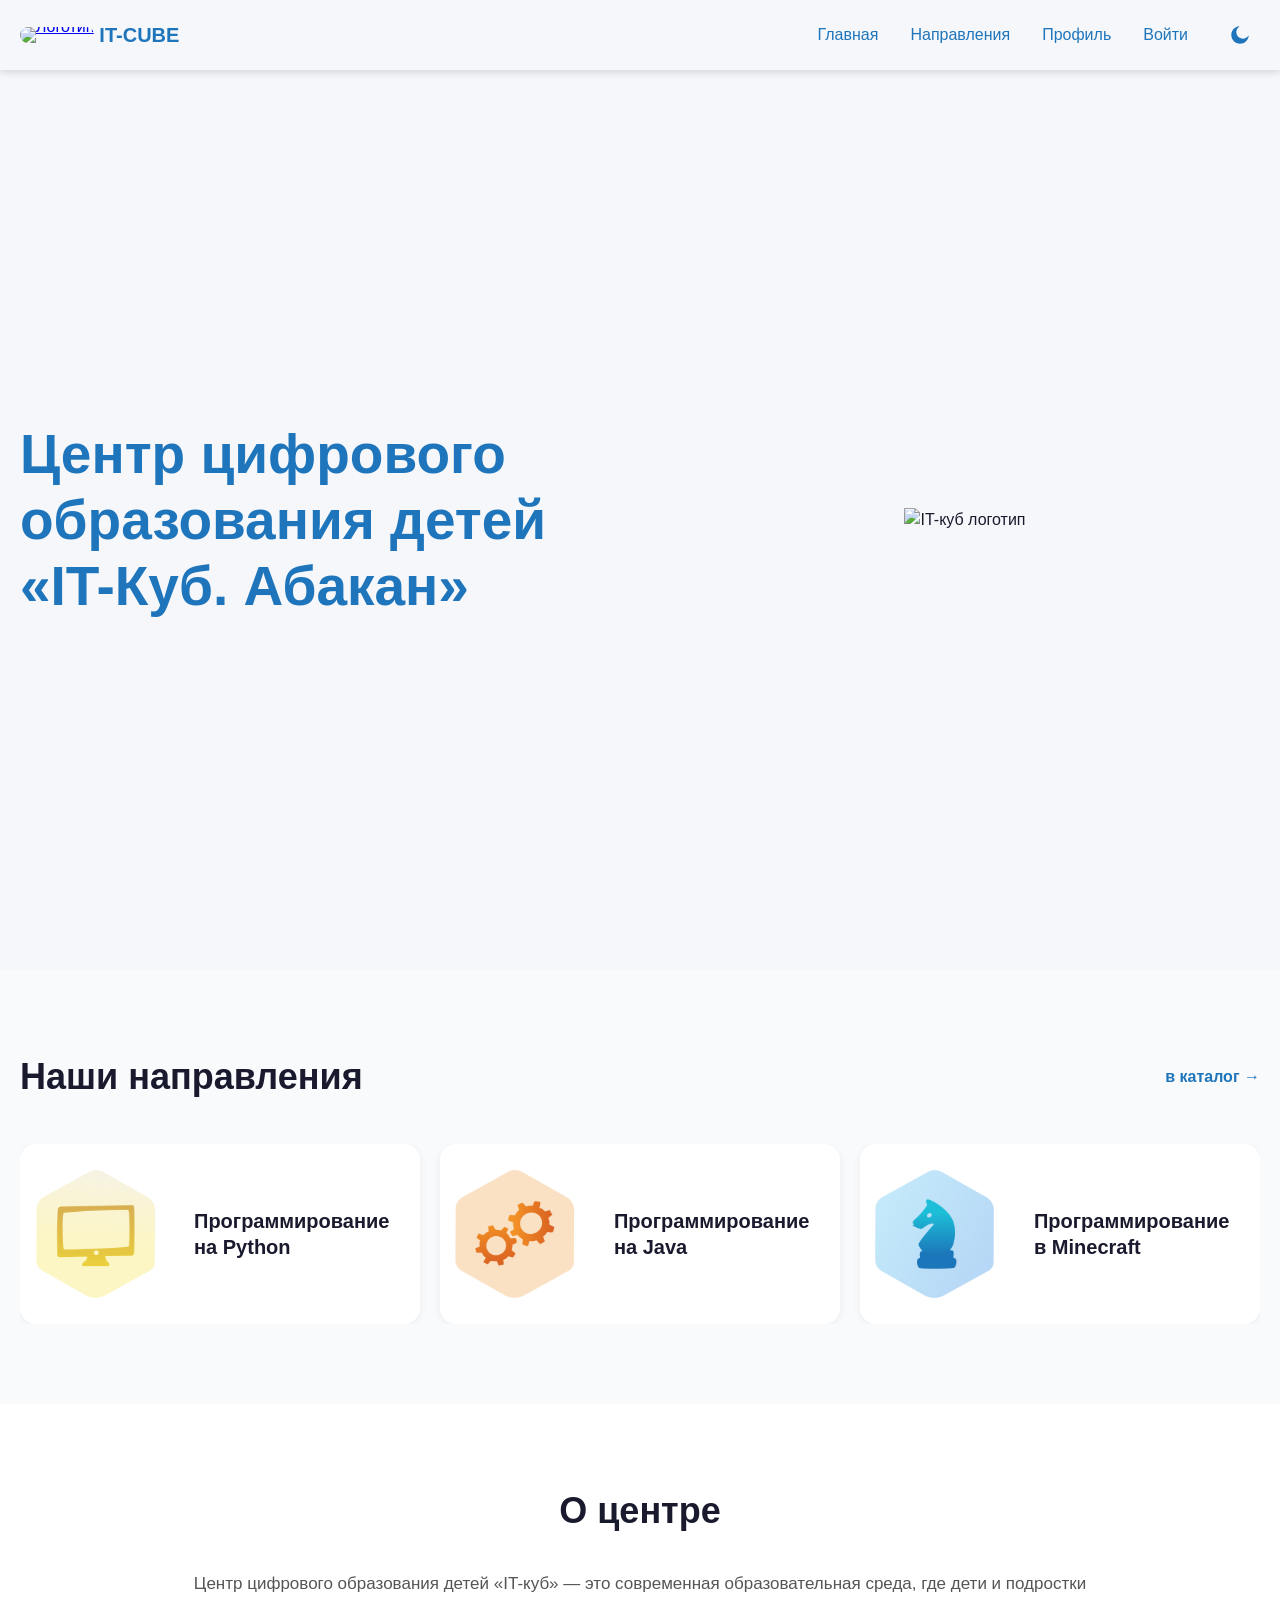
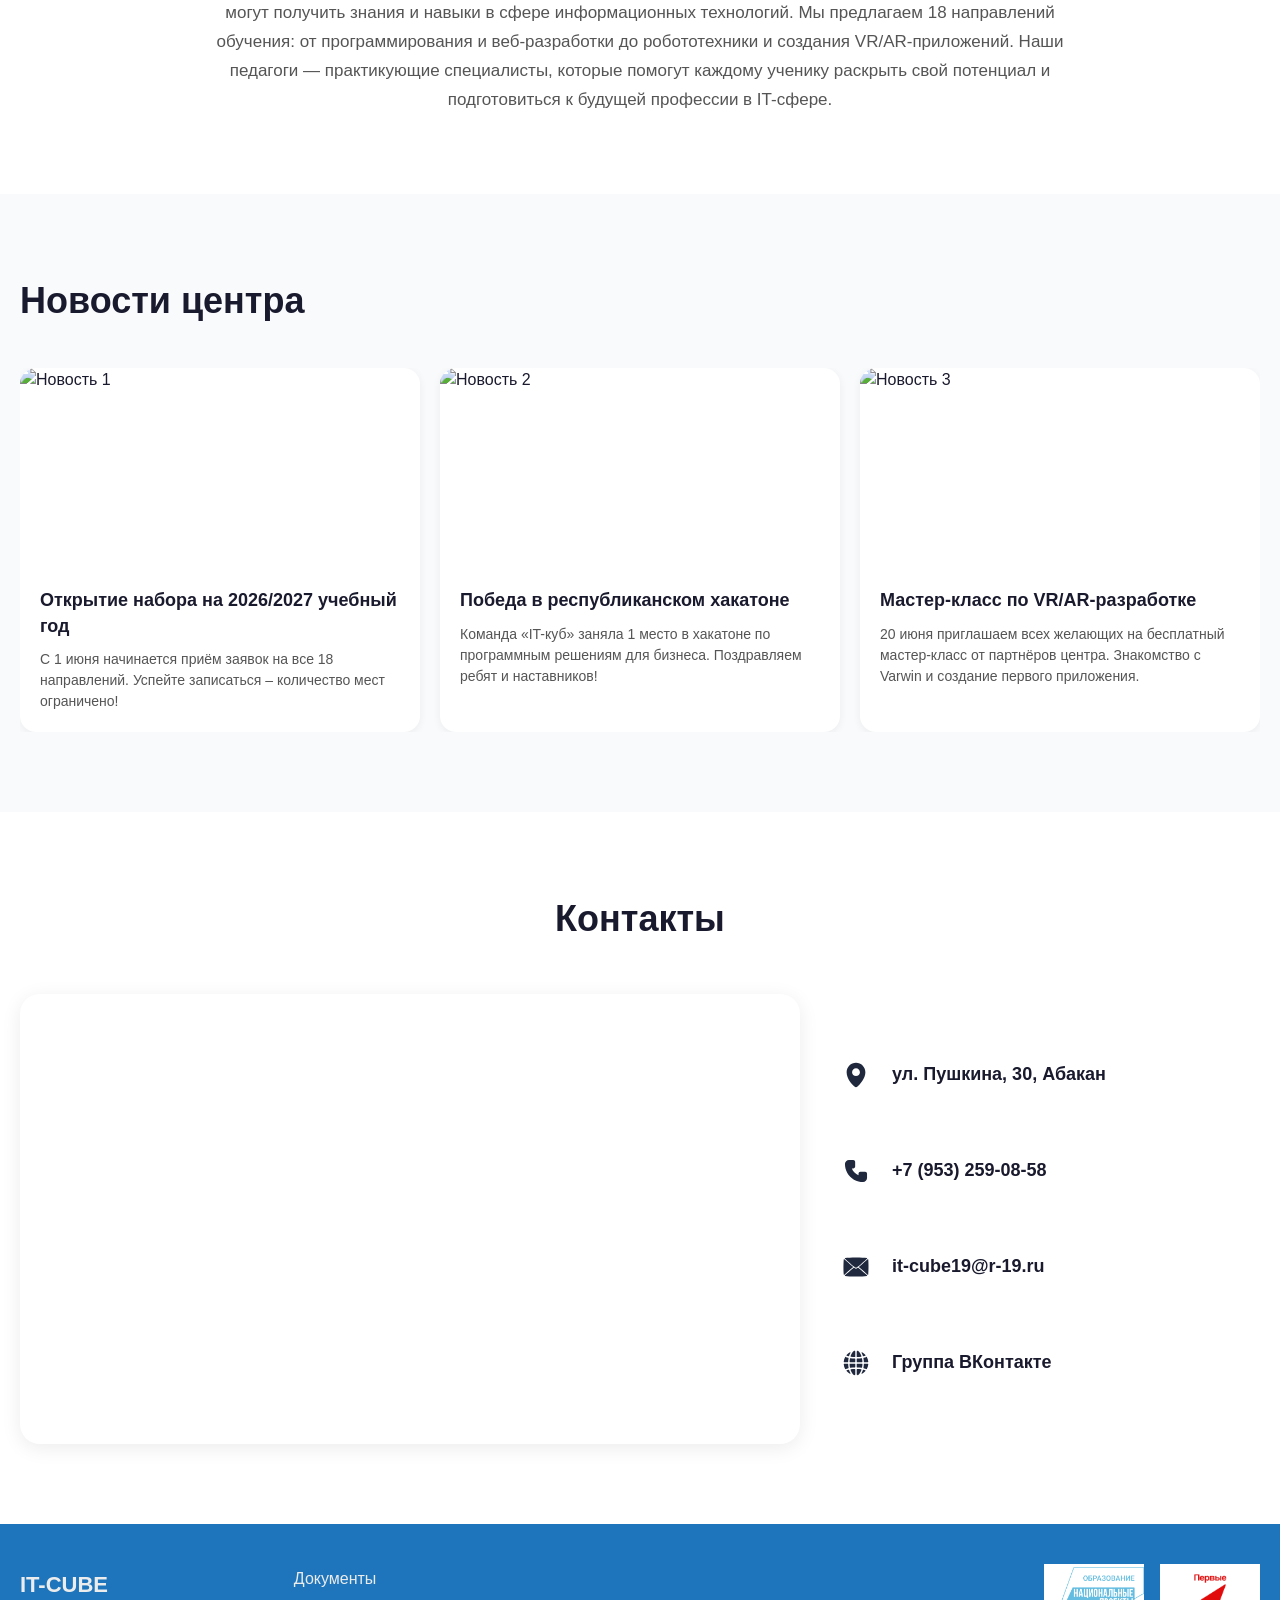
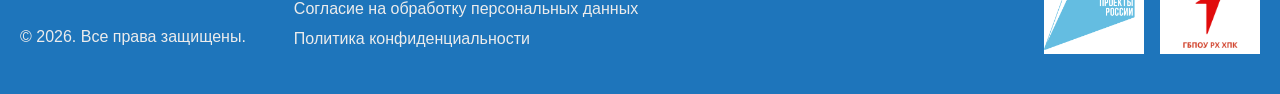
==== index.html @ c3c3dd86 "Add files via upload" ====
<!DOCTYPE html>
<html lang="ru">

<head>
    <meta charset="UTF-8">
    <meta name="viewport" content="width=device-width, initial-scale=1.0">
    <title>ЦЦО IT-куб</title>
    <link rel="stylesheet" href="css/styles.css">
</head>

<body class="home-page">

    <!-- шапка -->
    <header class="header">
        <div class="container">
            <div class="logo">
                <a href="index.html"><img src="https://itcube24.ru/static/assets/img/logo-it.png" alt="Логотип"></a>
                <span>IT-CUBE</span>
            </div>
            <nav class="nav">
                <a href="index.html" class="active">Главная</a>
                <a href="directions.html">Направления</a>
                <a href="profile.html">Профиль</a>
                <a href="login.html">Войти</a>
                <button class="theme-toggle" id="themeToggle" aria-label="Переключить тему">
                    <img src="img/moon1.svg" alt="Тёмная тема" id="themeIcon" width="24" height="24">
                </button>
            </nav>
            <button class="mobile-menu-btn">☰</button>
        </div>
    </header>

    <!-- блок приветствия -->
    <section class="hero-main">
        <div class="container">
            <div class="hero-content">
                <div class="hero-text">
                    <h1>Центр цифрового образования детей<br>«IT-Куб. Абакан»</h1>
                </div>
                <div class="hero-image">
                    <img src="https://itcube24.ru/static/assets/img/logo-it.png" alt="IT-куб логотип">
                </div>
            </div>
        </div>
    </section>

    <!-- слайдер направлений -->
    <section class="directions-section">
        <div class="container">
            <div class="directions-header">
                <h2>Наши направления</h2>
                <a href="directions.html" class="catalog-link">в каталог →</a>
            </div>
            <div class="sliders">
                <div class="slider-track">
                    <a href="python-direction.html" class="direction-card">
                        <div class="card-image"><img src="img/1pk.png" alt="Python"></div>
                        <h3 class="card-name">Программирование на Python</h3>
                    </a>
                    <a href="#" class="direction-card">
                        <div class="card-image"><img src="img/ht1.png" alt="Java"></div>
                        <h3 class="card-name">Программирование на Java</h3>
                    </a>
                    <a href="#" class="direction-card">
                        <div class="card-image"><img src="img/k1.png" alt="Minecraft"></div>
                        <h3 class="card-name">Программирование в Minecraft</h3>
                    </a>
                    <a href="#" class="direction-card">
                        <div class="card-image"><img src="img/2pk.png" alt="Frontend"></div>
                        <h3 class="card-name">Дизайн и Frontend разработка</h3>
                    </a>
                    <a href="#" class="direction-card">
                        <div class="card-image"><img src="img/ht2.png" alt="VR/AR"></div>
                        <h3 class="card-name">Разработка VR/AR-приложений</h3>
                    </a>
                </div>
            </div>
        </div>
    </section>

    <!-- информация о центре -->
    <section class="about-section">
        <div class="container">
            <h2>О центре</h2>
            <p class="about-text">
                Центр цифрового образования детей «IT-куб» — это современная образовательная среда,
                где дети и подростки могут получить знания и навыки в сфере информационных технологий.
                Мы предлагаем 18 направлений обучения: от программирования и веб-разработки до робототехники
                и создания VR/AR-приложений. Наши педагоги — практикующие специалисты, которые помогут
                каждому ученику раскрыть свой потенциал и подготовиться к будущей профессии в IT-сфере.
            </p>
        </div>
    </section>

    <!-- слайдер новостей -->
    <section class="news-section">
        <div class="container">
            <div class="news-header">
                <h2>Новости центра</h2>
            </div>
            <div class="news-slider">
                <div class="news-track">
                    <div class="news-card">
                        <div class="news-image"><img src="img/news1.jpg" alt="Новость 1"></div>
                        <div class="news-content">
                            <h3 class="news-title">Открытие набора на 2026/2027 учебный год</h3>
                            <p class="news-description">С 1 июня начинается приём заявок на все 18 направлений. Успейте
                                записаться – количество мест ограничено!</p>
                        </div>
                    </div>
                    <div class="news-card">
                        <div class="news-image"><img src="img/news2.jpg" alt="Новость 2"></div>
                        <div class="news-content">
                            <h3 class="news-title">Победа в республиканском хакатоне</h3>
                            <p class="news-description">Команда «IT-куб» заняла 1 место в хакатоне по программным
                                решениям для бизнеса. Поздравляем ребят и наставников!</p>
                        </div>
                    </div>
                    <div class="news-card">
                        <div class="news-image"><img src="img/news3.jpg" alt="Новость 3"></div>
                        <div class="news-content">
                            <h3 class="news-title">Мастер-класс по VR/AR-разработке</h3>
                            <p class="news-description">20 июня приглашаем всех желающих на бесплатный мастер-класс от
                                партнёров центра. Знакомство с Varwin и создание первого приложения.</p>
                        </div>
                    </div>
                    <div class="news-card">
                        <div class="news-image"><img src="img/news4.jpg" alt="Новость 4"></div>
                        <div class="news-content">
                            <h3 class="news-title">Новый курс «Системное администрирование»</h3>
                            <p class="news-description">Старт в сентябре. Научитесь настраивать серверы, работать с
                                сетями и обеспечивать безопасность.</p>
                        </div>
                    </div>
                    <div class="news-card">
                        <div class="news-image"><img src="img/news1.jpg" alt="Новость 1"></div>
                        <div class="news-content">
                            <h3 class="news-title">Открытие набора на 2026/2027 учебный год</h3>
                            <p class="news-description">С 1 июня начинается приём заявок на все 18 направлений. Успейте
                                записаться – количество мест ограничено!</p>
                        </div>
                    </div>
                </div>
            </div>
        </div>
    </section>

    <!-- раздел контактов -->
    <section class="contacts-section">
        <div class="container">
            <h2>Контакты</h2>
            <div class="contacts-wrapper">
                <!-- карта -->
                <div class="map-container">
                    <div id="yandex-map" style="width: 100%; height: 100%;"></div>
                </div>
                <div class="contacts-info">
                    <div class="contact-item">
                        <img src="img/location.svg" alt="Адрес" class="contact-icon" width="32" height="32">
                        <div class="contact-text">
                            <p>ул. Пушкина, 30, Абакан</p>
                        </div>
                    </div>
                    <div class="contact-item">
                        <img src="img/telephone.svg" alt="Телефон" class="contact-icon" width="32" height="32">
                        <div class="contact-text">
                            <p><a href="#">+7 (953) 259-08-58</a></p>
                        </div>
                    </div>
                    <div class="contact-item">
                        <img src="img/mail.svg" alt="Email" class="contact-icon" width="32" height="32">
                        <div class="contact-text">
                            <p><a href="#">it-cube19@r-19.ru</a></p>
                        </div>
                    </div>
                    <div class="contact-item">
                        <img src="img/www.svg" alt="ВКонтакте" class="contact-icon" width="32" height="32">
                        <div class="contact-text">
                            <p><a href="#" target="_blank">Группа ВКонтакте</a></p>
                        </div>
                    </div>
                </div>
            </div>
        </div>
    </section>

    <!-- подвал -->
    <footer class="footer-new">
        <div class="container">
            <div class="footer-brand">
                <h3 class="footer-brand-logo">IT-CUBE</h3>
                <p class="footer-brand-copy">© 2026. Все права защищены.</p>
            </div>
            <div class="footer-docs">
                <a href="#">Документы</a>
                <a href="#">Согласие на обработку персональных данных</a>
                <a href="#">Политика конфиденциальности</a>
            </div>
            <div class="footer-logos">
                <div class="footer-logo-item"><img src="img/natsproekt.png" alt="ХПК"></div>
                <div class="footer-logo-item"><img src="img/perviekhpk.png" alt="Движение 1"></div>
            </div>
        </div>
    </footer>

    <!-- получения доступа к api яндекс карты-->
    <script src="https://api-maps.yandex.ru/2.1/?apikey=e39751c2-e4f2-4448-b32c-cfaf0dac00c1&lang=ru_RU"></script>
    <script src="js/script.js"></script>
</body>

</html>
---- css/styles.css ----
:root {
  --brand-blue: #1E75BB;
  --brand-blue-hover: #165a91;
  --error-red: #e74c3c;
  --bg-light: #f5f7fa;
  --bg-section: #f8fafc;
  --card-white: #ffffff;
  --input-bg: #f8f9fa;
  --text-dark: #1a1a2e;
  --text-gray: #334155;
  --text-muted: #64748b;
  --text-soft: #555555;
}

[data-theme="dark"] {
  --brand-blue: #4da3e0;
  --brand-blue-hover: #6bb5ea;
  --bg-light: #14171c;
  --bg-section: #1a1e25;
  --card-white: #1f232c;
  --input-bg: #262b35;
  --text-dark: #e8eaf0;
  --text-gray: #a8b0c0;
  --text-muted: #8892a6;
  --text-soft: #9aa3b2;
}

* {
  margin: 0;
  padding: 0;
  box-sizing: border-box;
}

body {
  font-family: 'Segoe UI', Roboto, sans-serif;
  background: var(--bg-light);
  color: var(--text-dark);
  line-height: 1.5;
}

.container {
  max-width: 1280px;
  margin: 0 auto;
  padding: 0 20px;
}

/* шапка */
.header {
  background: var(--bg-light);
  color: var(--brand-blue);
  position: sticky;
  top: 0;
  z-index: 100;
  box-shadow: 0 2px 8px rgba(0, 0, 0, 0.15);
}

.header .container {
  display: flex;
  justify-content: space-between;
  align-items: center;
  height: 70px;
}

.logo {
  display: flex;
  align-items: center;
  gap: 5px;
  line-height: 0;
}

.logo img {
  width: 65px;
  height: 50px;
  border-radius: 8px;
}

.logo span {
  font-size: 20px;
  font-weight: 700;
  color: var(--brand-blue);
}

.nav {
  display: flex;
  gap: 32px;
  align-items: center;
}

.nav a {
  color: var(--brand-blue);
  text-decoration: none;
  font-weight: 500;
}

.theme-toggle {
  background: none;
  border: none;
  cursor: pointer;
  padding: 8px;
  border-radius: 8px;
  display: flex;
  align-items: center;
  justify-content: center;
}

.theme-toggle:hover {
  background: rgba(30, 117, 187, 0.1);
}

.theme-toggle img {
  width: 24px;
  height: 24px;
  display: block;
}

[data-theme="dark"] .theme-toggle:hover {
  background: rgba(77, 163, 224, 0.15);
}

.mobile-menu-btn {
  display: none;
  background: none;
  border: none;
  color: var(--brand-blue);
  font-size: 24px;
  cursor: pointer;
}

/* подвал */
.footer-new {
  background: var(--brand-blue);
  padding: 40px 0;
  color: #ececec;
}

.footer-new .container {
  display: grid;
  grid-template-columns: auto 1fr auto;
  gap: 48px;
  align-items: center;
}

.footer-brand {
  display: flex;
  flex-direction: column;
  justify-content: center;
  height: 80px;
  gap: 24px;
}

.footer-brand h3 {
  font-size: 22px;
}

.footer-docs {
  display: flex;
  flex-direction: column;
  justify-content: center;
  height: 80px;
  gap: 6px;
}

.footer-docs a {
  color: #ececec;
  text-decoration: none;
}

.footer-logos {
  display: flex;
  gap: 16px;
  align-items: center;
}

.footer-logo-item {
  width: 100px;
  height: 90px;
  display: flex;
  align-items: center;
  justify-content: center;
  background: #ffffff;
}

.footer-logo-item img {
  max-width: 100%;
  max-height: 100%;
  object-fit: cover;
}

/* карточки направлений */
.direction-card,
.news-card {
  background: var(--card-white);
  border-radius: 16px;
  overflow: hidden;
  box-shadow: 0 2px 8px rgba(0, 0, 0, 0.06);
  text-decoration: none;
}

.direction-card {
  display: grid;
  grid-template-columns: 150px 1fr;
  min-height: 180px;
}

.card-image {
  display: flex;
  width: 100%;
  height: 100%;
  aspect-ratio: 1 / 1;
  align-items: center;
  justify-content: center;
}

.card-image img {
  width: 90%;
  height: 80%;
  display: block;
}

.card-name {
  display: flex;
  align-items: center;
  margin: 0;
  padding: 0 24px;
  font-size: 20px;
  font-weight: 600;
  color: var(--text-dark);
  line-height: 1.3;
}

/* слайдер */
.sliders,
.news-slider {
  overflow: hidden;
  position: relative;
}

.slider-track,
.news-track {
  display: flex;
  gap: 20px;
}

.slider-track {
  animation: slide 15s infinite;
}

.news-track {
  animation: newsSlide 15s infinite;
}

.slider-track .direction-card {
  flex: 0 0 calc((100% - 40px) / 3);
}

.news-card {
  flex: 0 0 calc((100% - 40px) / 3);
}

.news-image {
  width: 100%;
  height: 200px;
  overflow: hidden;
}

.news-image img {
  width: 100%;
  height: 100%;
  object-fit: cover;
}

.news-content {
  padding: 20px;
}

.news-title {
  font-size: 18px;
  font-weight: 700;
  color: var(--text-dark);
  margin: 0 0 10px;
  line-height: 1.4;
}

.news-description {
  font-size: 14px;
  color: var(--text-soft);
  line-height: 1.5;
  margin: 0;
}

/* страница направлений */
.direction-page {
  padding: 40px 0 60px;
  background: var(--bg-section);
  min-height: calc(100vh - 142px);
}

.hero-block {
  background: var(--card-white);
  border-radius: 20px;
  padding: 40px 48px;
  display: grid;
  grid-template-columns: 140px 1fr;
  align-items: center;
  gap: 32px;
  margin-bottom: 40px;
  box-shadow: 3px 3px 5px var(--brand-blue);
}

.hero-photo {
  width: 140px;
  height: 140px;
  border-radius: 12px;
  overflow: hidden;
}

.hero-photo img {
  width: 100%;
  height: 100%;
  object-fit: cover;
}

.hero-info h1 {
  font-size: 32px;
  font-weight: 700;
  color: var(--text-dark);
  margin: 0 0 10px;
}

.hero-info .age {
  font-size: 16px;
  color: var(--text-muted);
  font-weight: 500;
  margin: 0;
}

.info-grid {
  display: grid;
  grid-template-columns: 1.6fr 1fr;
  gap: 48px;
  margin-bottom: 40px;
}

.description-text {
  font-size: 15px;
  color: var(--text-gray);
  line-height: 1.6;
  margin: 0 0 28px;
}

.skills-section h2 {
  font-size: 20px;
  font-weight: 600;
  color: var(--text-dark);
  margin: 0 0 16px;
}

.skills-list {
  margin: 0;
  padding-left: 24px;
}

.skills-list li {
  font-size: 15px;
  color: var(--text-gray);
  line-height: 1.6;
  margin-bottom: 10px;
}

.sidebar {
  display: flex;
  flex-direction: column;
  gap: 24px;
}

.teachers-list {
  display: flex;
  flex-direction: column;
  gap: 24px;
}

.teacher-item {
  display: flex;
  align-items: center;
  gap: 16px;
}

.teacher-photo {
  width: 72px;
  height: 72px;
  border-radius: 50%;
  overflow: hidden;
  flex-shrink: 0;
}

.teacher-photo img {
  width: 100%;
  height: 100%;
  object-fit: cover;
}

.teacher-info h3 {
  font-size: 17px;
  font-weight: 600;
  color: var(--text-dark);
  margin: 0 0 4px;
}

.teacher-info p {
  font-size: 14px;
  color: var(--text-muted);
  margin: 0;
}

.enroll-btn {
  display: block;
  width: 400px;
  padding: 18px 32px;
  background: var(--brand-blue);
  color: #fff;
  border: none;
  margin-top: 30px;
  border-radius: 16px;
  font-size: 17px;
  font-weight: 600;
  text-decoration: none;
  text-align: center;
}

.enroll-btn:hover {
  background: var(--brand-blue-hover);
}

/* формы */
.form-page {
  min-height: calc(100vh - 142px);
  display: flex;
  align-items: center;
  justify-content: center;
  padding: 40px 20px;
  background: var(--bg-light);
}

.form-card {
  background: var(--card-white);
  width: 100%;
  max-width: 500px;
  padding: 40px;
  border-radius: 32px;
  box-shadow: 0 15px 35px rgba(0, 0, 0, 0.2);
}

.form-title {
  font-size: 28px;
  font-weight: 700;
  line-height: 1.2;
  margin-bottom: 30px;
  text-align: center;
  color: var(--text-dark);
}

.input-group {
  margin-bottom: 24px;
}

.input-field {
  width: 100%;
  padding: 16px 20px;
  border: 2px solid #eef1f5;
  border-radius: 12px;
  font-size: 16px;
  background: var(--input-bg);
  color: var(--text-dark);
  outline: none;
}

.input-field:focus {
  border-color: var(--brand-blue);
  background: var(--card-white);
}

.input-field.error {
  border-color: var(--error-red);
  background: #fff5f5;
}

.error-text {
  color: var(--error-red);
  font-size: 13px;
  margin-top: 8px;
  display: none;
  padding-left: 4px;
  font-weight: 500;
}

.checkbox-wrapper {
  display: flex;
  align-items: flex-start;
  gap: 12px;
  margin-bottom: 20px;
  font-size: 14px;
  color: var(--text-soft);
  line-height: 1.45;
  cursor: pointer;
}

.checkbox-wrapper input[type="checkbox"] {
  margin-top: 3px;
  width: 20px;
  height: 20px;
  cursor: pointer;
  accent-color: var(--brand-blue);
  flex-shrink: 0;
}

.checkbox-wrapper a {
  color: var(--brand-blue);
  text-decoration: none;
  border-bottom: 1px dashed var(--brand-blue);
}

.btn-submit {
  width: 100%;
  padding: 18px;
  background: var(--brand-blue);
  color: #fff;
  border: none;
  border-radius: 12px;
  font-size: 18px;
  font-weight: 700;
  cursor: pointer;
  margin-top: 10px;
  text-decoration: none;
  text-align: center;
}

.success-view {
  display: none;
  text-align: center;
  padding: 20px 0;
}

.success-view h3 {
  font-size: 24px;
  margin-bottom: 10px;
}

.success-view p {
  color: var(--text-muted);
  margin-bottom: 30px;
}

/*главная страница*/
.hero-main {
  background-image: url('https://itcube24.ru/static/assets/img/hero-bg.png');
  background-size: cover;
  background-position: center;
  background-repeat: no-repeat;
  min-height: 100vh;
  display: flex;
  align-items: center;
  position: relative;
  overflow: hidden;
}

[data-theme="dark"] .hero-main {
  background-image: linear-gradient(rgba(20, 23, 28, 0.6), rgba(20, 23, 28, 0.6)),
    url('https://itcube24.ru/static/assets/img/hero-bg.png');
}

.hero-content {
  display: grid;
  grid-template-columns: 1fr 1fr;
  gap: 60px;
  align-items: center;
}

.hero-text h1 {
  font-size: 55px;
  font-weight: 700;
  color: var(--brand-blue);
  margin: 0;
  line-height: 1.2;
}

.hero-image {
  display: flex;
  justify-content: center;
  align-items: center;
}

.hero-image img {
  max-width: 100%;
  height: auto;
}

.about-section {
  padding: 80px 0;
  background: var(--card-white);
}

.about-section h2 {
  font-size: 36px;
  text-align: center;
  margin-bottom: 32px;
  color: var(--text-dark);
}

.about-text {
  max-width: 900px;
  margin: 0 auto;
  font-size: 17px;
  line-height: 1.7;
  color: var(--text-soft);
  text-align: center;
}

.news-section {
  padding: 80px 0;
  background: var(--bg-section);
}

.news-header {
  display: flex;
  justify-content: space-between;
  align-items: center;
  margin-bottom: 40px;
}

.news-header h2 {
  font-size: 36px;
  color: var(--text-dark);
  margin: 0;
}

.directions-header {
  display: flex;
  justify-content: space-between;
  align-items: center;
  margin-bottom: 40px;
}

.directions-header h2 {
  font-size: 36px;
  color: var(--text-dark);
  margin: 0;
}

.catalog-link {
  color: var(--brand-blue);
  text-decoration: none;
  font-size: 16px;
  font-weight: 600;
}

.catalog-link:hover {
  color: var(--brand-blue-hover);
  text-decoration: underline;
}

.home-page .directions-section {
  min-height: auto;
  padding: 80px 0;
}

.directions-section {
  padding: 60px 0;
  background: var(--bg-section);
}

.directions-section h1 {
  font-size: 32px;
  margin-bottom: 32px;
  color: var(--text-dark);
  text-align: center;
}

.directions-grid {
  display: grid;
  grid-template-columns: repeat(auto-fit, minmax(360px, 1fr));
  gap: 20px;
}

.contacts-section {
  padding: 80px 0;
  background: var(--card-white);
}

.contacts-section h2 {
  font-size: 36px;
  text-align: center;
  margin-bottom: 48px;
  color: var(--text-dark);
}

.contacts-wrapper {
  display: grid;
  grid-template-columns: 1fr 420px;
  gap: 40px;
  align-items: stretch;
}

.map-container {
  border-radius: 20px;
  overflow: hidden;
  box-shadow: 0 4px 20px rgba(0, 0, 0, 0.08);
  min-height: 450px;
}

#yandex-map {
  width: 100%;
  height: 100%;
}

.contacts-info {
  display: flex;
  flex-direction: column;
  gap: 32px;
  justify-content: center;
}

.contact-item {
  display: flex;
  align-items: center;
  gap: 20px;
  padding: 16px 0;
}

.contact-icon {
  flex-shrink: 0;
  width: 32px;
  height: 32px;
  object-fit: contain;
}

.contact-text p {
  margin: 0;
  font-size: 18px;
  color: var(--text-dark);
  font-weight: 600;
  line-height: 1.4;
}

.contact-text a {
  color: var(--text-dark);
  text-decoration: none;
}

[data-theme="dark"] .contact-icon {
  filter: brightness(0) invert(1);
}

@keyframes newsSlide {

  0%,
  20% {
    transform: translateX(0);
  }

  33%,
  53% {
    transform: translateX(calc(-33.333%));
  }

  66%,
  86% {
    transform: translateX(calc(-66.666%));
  }

  100% {
    transform: translateX(0);
  }
}

@keyframes slide {

  0%,
  20% {
    transform: translateX(0);
  }

  33%,
  53% {
    transform: translateX(calc(-33.333%));
  }

  66%,
  86% {
    transform: translateX(calc(-66.666%));
  }

  100% {
    transform: translateX(0);
  }
}

/* админ-панель */
.admin-header {
  background: var(--card-white);
  border-radius: 20px;
  padding: 20px 28px;
  display: flex;
  justify-content: space-between;
  align-items: center;
  margin: 24px 0;
  box-shadow: 0 2px 8px rgba(0, 0, 0, 0.06);
}

.stats {
  display: flex;
  gap: 32px;
  flex-wrap: wrap;
}

.stat {
  text-align: center;
  min-width: 100px;
}

.stat-value {
  display: block;
  font-size: 28px;
  font-weight: 700;
  color: var(--brand-blue);
}

.stat-label {
  font-size: 12px;
  color: var(--text-gray);
}

.filter-bar {
  background: var(--card-white);
  padding: 16px 20px;
  border-radius: 16px;
  margin-bottom: 20px;
  display: flex;
  gap: 16px;
  align-items: center;
  box-shadow: 0 2px 8px rgba(0, 0, 0, 0.06);
}

.filter-bar select {
  padding: 10px 16px;
  border: 1px solid var(--border-color);
  border-radius: 10px;
  font-size: 14px;
  background: var(--card-white);
  color: var(--text-dark);
}

.table-wrapper {
  background: var(--card-white);
  border-radius: 20px;
  overflow-x: auto;
  box-shadow: 0 2px 8px rgba(0, 0, 0, 0.06);
}

.applications-table {
  width: 100%;
  border-collapse: collapse;
  min-width: 800px;
}

.applications-table th,
.applications-table td {
  padding: 16px 12px;
  text-align: left;
  border-bottom: 1px solid var(--border-color);
  color: var(--text-dark);
}

.applications-table th {
  background: var(--bg-light);
  font-weight: 600;
  color: var(--text-gray);
  font-size: 13px;
}

.applications-table tbody tr,
.applications-table tbody tr:nth-child(even),
.applications-table tbody tr:nth-child(odd) {
  background-color: var(--card-white) !important;
}

.applications-table tbody tr:hover {
  background-color: #f0f7ff !important;
}

[data-theme="dark"] .applications-table tbody tr,
[data-theme="dark"] .applications-table tbody tr:nth-child(even),
[data-theme="dark"] .applications-table tbody tr:nth-child(odd) {
  background-color: var(--card-white) !important;
}

[data-theme="dark"] .applications-table tbody tr:hover {
  background-color: #2a2f38 !important;
}

[data-theme="dark"] .applications-table th {
  background: #2a2f38;
  color: #c8d0dc;
}

.status-badge {
  display: inline-block;
  padding: 4px 12px;
  border-radius: 20px;
  font-size: 12px;
  font-weight: 500;
}

.status-new {
  background: #fff3e0;
  color: #ff9800;
}

.status-confirmed {
  background: #e8f5e9;
  color: #4caf50;
}

.status-rejected {
  background: #fff5f5;
  color: var(--error-red);
}

.action-btns {
  display: flex;
  gap: 8px;
}

.btn-icon {
  background: none;
  border: none;
  cursor: pointer;
  font-size: 18px;
  padding: 6px;
  border-radius: 8px;
}

.btn-icon:hover {
  background: var(--bg-light);
}

.btn-icon.confirm {
  color: #4caf50;
}

.btn-icon.delete {
  color: var(--error-red);
}

/* адаптивность */
@media (max-width: 1024px) {
  .hero-content {
    grid-template-columns: 1fr;
    text-align: center;
    gap: 40px;
  }

  .hero-text h1 {
    font-size: 42px;
  }

  .hero-image {
    order: -1;
  }

  .hero-image img {
    max-width: 300px;
  }

  .contacts-wrapper {
    grid-template-columns: 1fr;
  }

  .map-container {
    min-height: 400px;
  }

  .slider-track .direction-card,
  .news-card {
    flex: 0 0 calc((100% - 20px) / 2);
  }

  @keyframes newsSlide {

    0%,
    20% {
      transform: translateX(0);
    }

    33%,
    53% {
      transform: translateX(calc(-50% - 10px));
    }

    66%,
    86% {
      transform: translateX(calc(-100% - 20px));
    }

    100% {
      transform: translateX(0);
    }
  }

  @keyframes slide {

    0%,
    20% {
      transform: translateX(0);
    }

    33%,
    53% {
      transform: translateX(calc(-50% - 10px));
    }

    66%,
    86% {
      transform: translateX(calc(-100% - 20px));
    }

    100% {
      transform: translateX(0);
    }
  }
}

@media (max-width: 900px) {
  .hero-block {
    grid-template-columns: 1fr;
    text-align: center;
    padding: 32px 24px;
  }

  .hero-photo {
    margin: 0 auto;
  }

  .info-grid {
    grid-template-columns: 1fr;
    gap: 32px;
  }
}

@media (max-width: 768px) {
  .nav {
    display: none;
  }

  .mobile-menu-btn {
    display: block;
  }

  .header .container {
    padding: 0 16px;
  }

  .nav.active {
    display: flex;
    flex-direction: column;
    position: absolute;
    top: 70px;
    left: 0;
    width: 100%;
    background: var(--bg-light);
    padding: 20px;
    box-shadow: 0 4px 20px rgba(0, 0, 0, 0.15);
    gap: 16px;
    align-items: flex-start;
  }

  .nav.active .theme-toggle {
    align-self: flex-start;
    margin-top: 8px;
  }

  .footer-new .container {
    grid-template-columns: 1fr;
    gap: 24px;
    text-align: center;
  }

  .footer-brand {
    align-items: center;
  }

  .footer-docs {
    align-items: center;
  }

  .footer-logos {
    justify-content: center;
  }

  .footer-logo-item {
    width: 100px;
    height: 100px;
  }
}

@media (max-width: 640px) {
  .hero-main {
    min-height: calc(100vh - 70px);
    padding: 40px 0;
  }

  .hero-text h1 {
    font-size: 32px;
  }

  .hero-image img {
    max-width: 240px;
  }

  .about-section,
  .contacts-section,
  .news-section {
    padding: 60px 0;
  }

  .home-page .directions-section {
    padding-bottom: 30px;
  }

  .about-section h2,
  .directions-header h2,
  .contacts-section h2,
  .news-header h2 {
    font-size: 28px;
  }

  .about-text {
    font-size: 15px;
  }

  .directions-header {
    flex-direction: column;
    align-items: flex-start;
    gap: 12px;
  }

  .contact-item {
    gap: 16px;
    padding: 12px 0;
  }

  .contact-icon {
    width: 28px;
    height: 28px;
  }

  .contact-text p {
    font-size: 16px;
  }

  .map-container {
    min-height: 350px;
  }

  .slider-track .direction-card,
  .news-card {
    flex: 0 0 100%;
  }

  @keyframes newsSlide {

    0%,
    20% {
      transform: translateX(0);
    }

    33%,
    53% {
      transform: translateX(calc(-100% - 20px));
    }

    66%,
    86% {
      transform: translateX(calc(-200% - 40px));
    }

    100% {
      transform: translateX(0);
    }
  }

  @keyframes slide {

    0%,
    20% {
      transform: translateX(0);
    }

    33%,
    53% {
      transform: translateX(calc(-100% - 20px));
    }

    66%,
    86% {
      transform: translateX(calc(-200% - 40px));
    }

    100% {
      transform: translateX(0);
    }
  }
}

@media (max-width: 600px) {
  .directions-grid {
    grid-template-columns: 1fr;
  }

  .admin-header {
    flex-direction: column;
    align-items: center;
    text-align: center;
    gap: 16px;
  }

  .stats {
    justify-content: center;
    width: 100%;
    gap: 20px;
  }

  .direction-card {
    grid-template-columns: 120px 1fr;
  }

  .card-name {
    font-size: 18px;
    padding: 0 16px;
  }

  .form-card {
    padding: 30px 20px;
  }

  .form-title {
    font-size: 24px;
  }
}
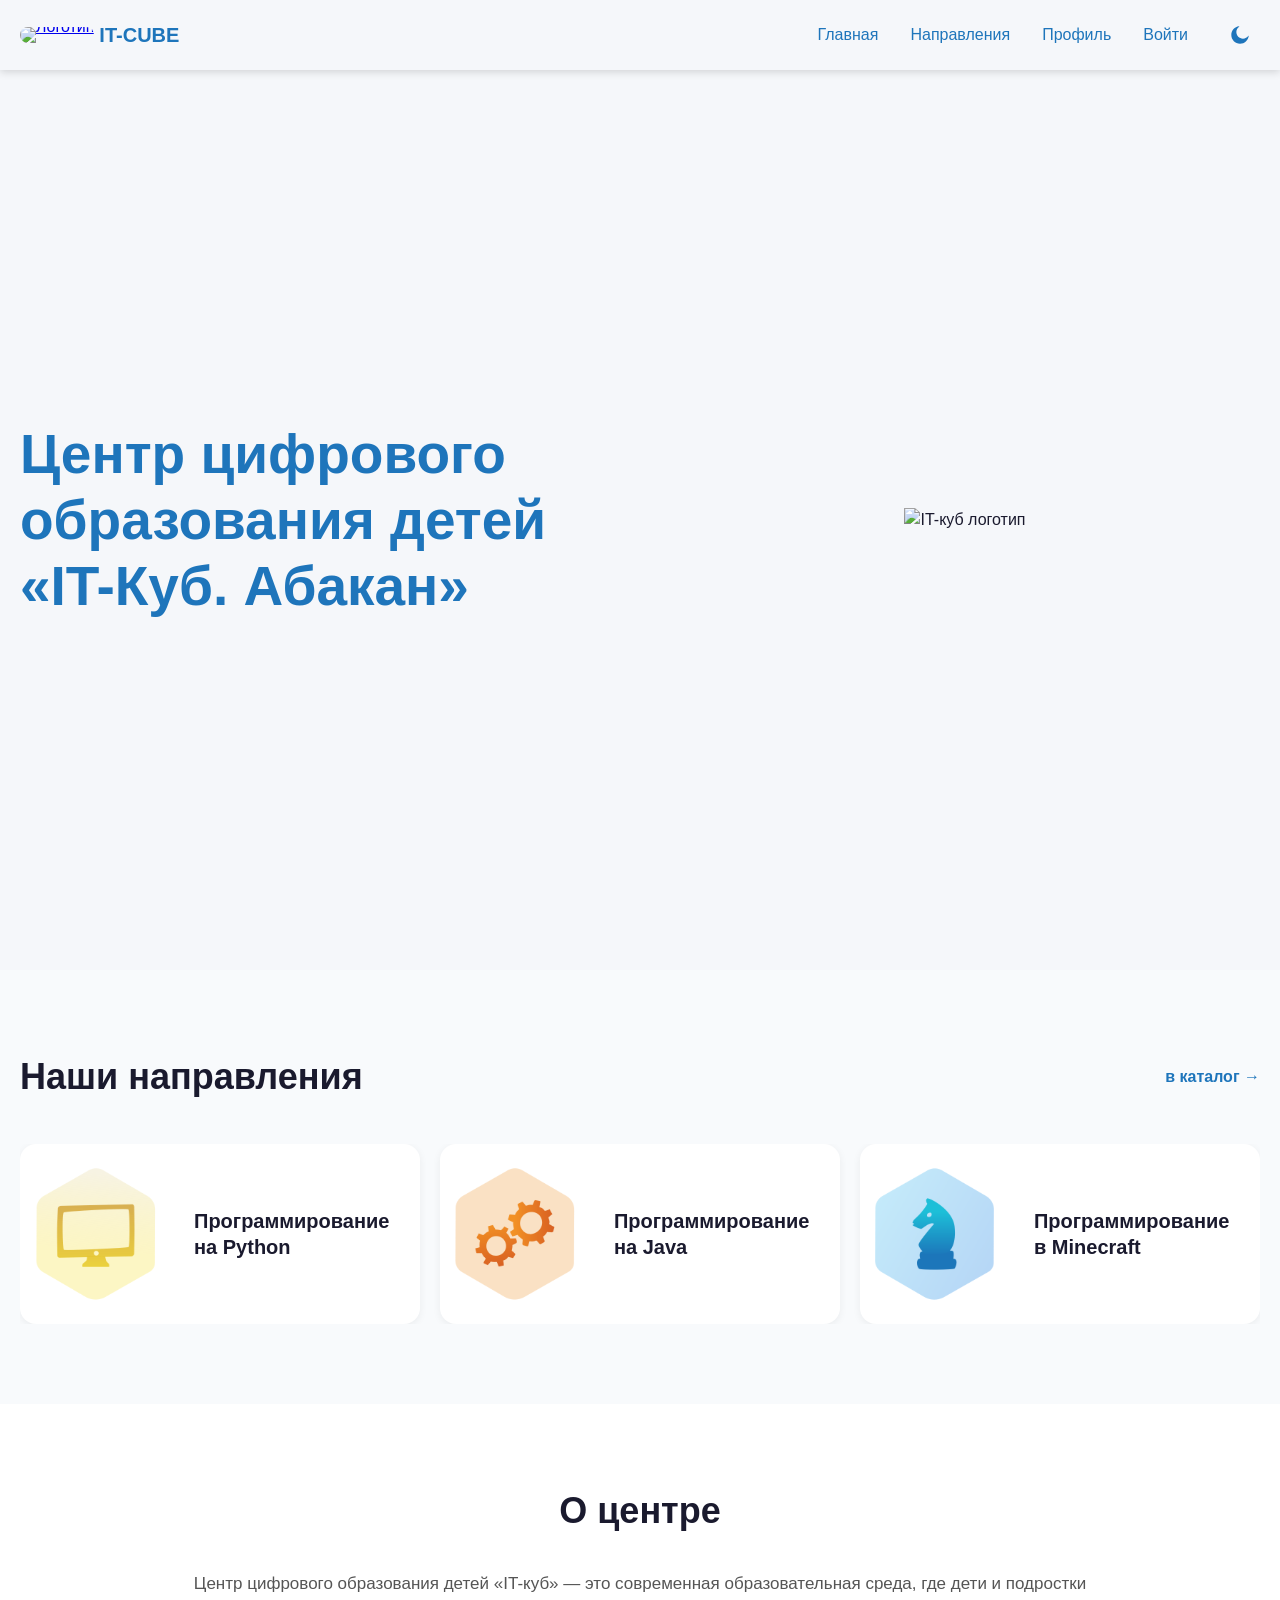
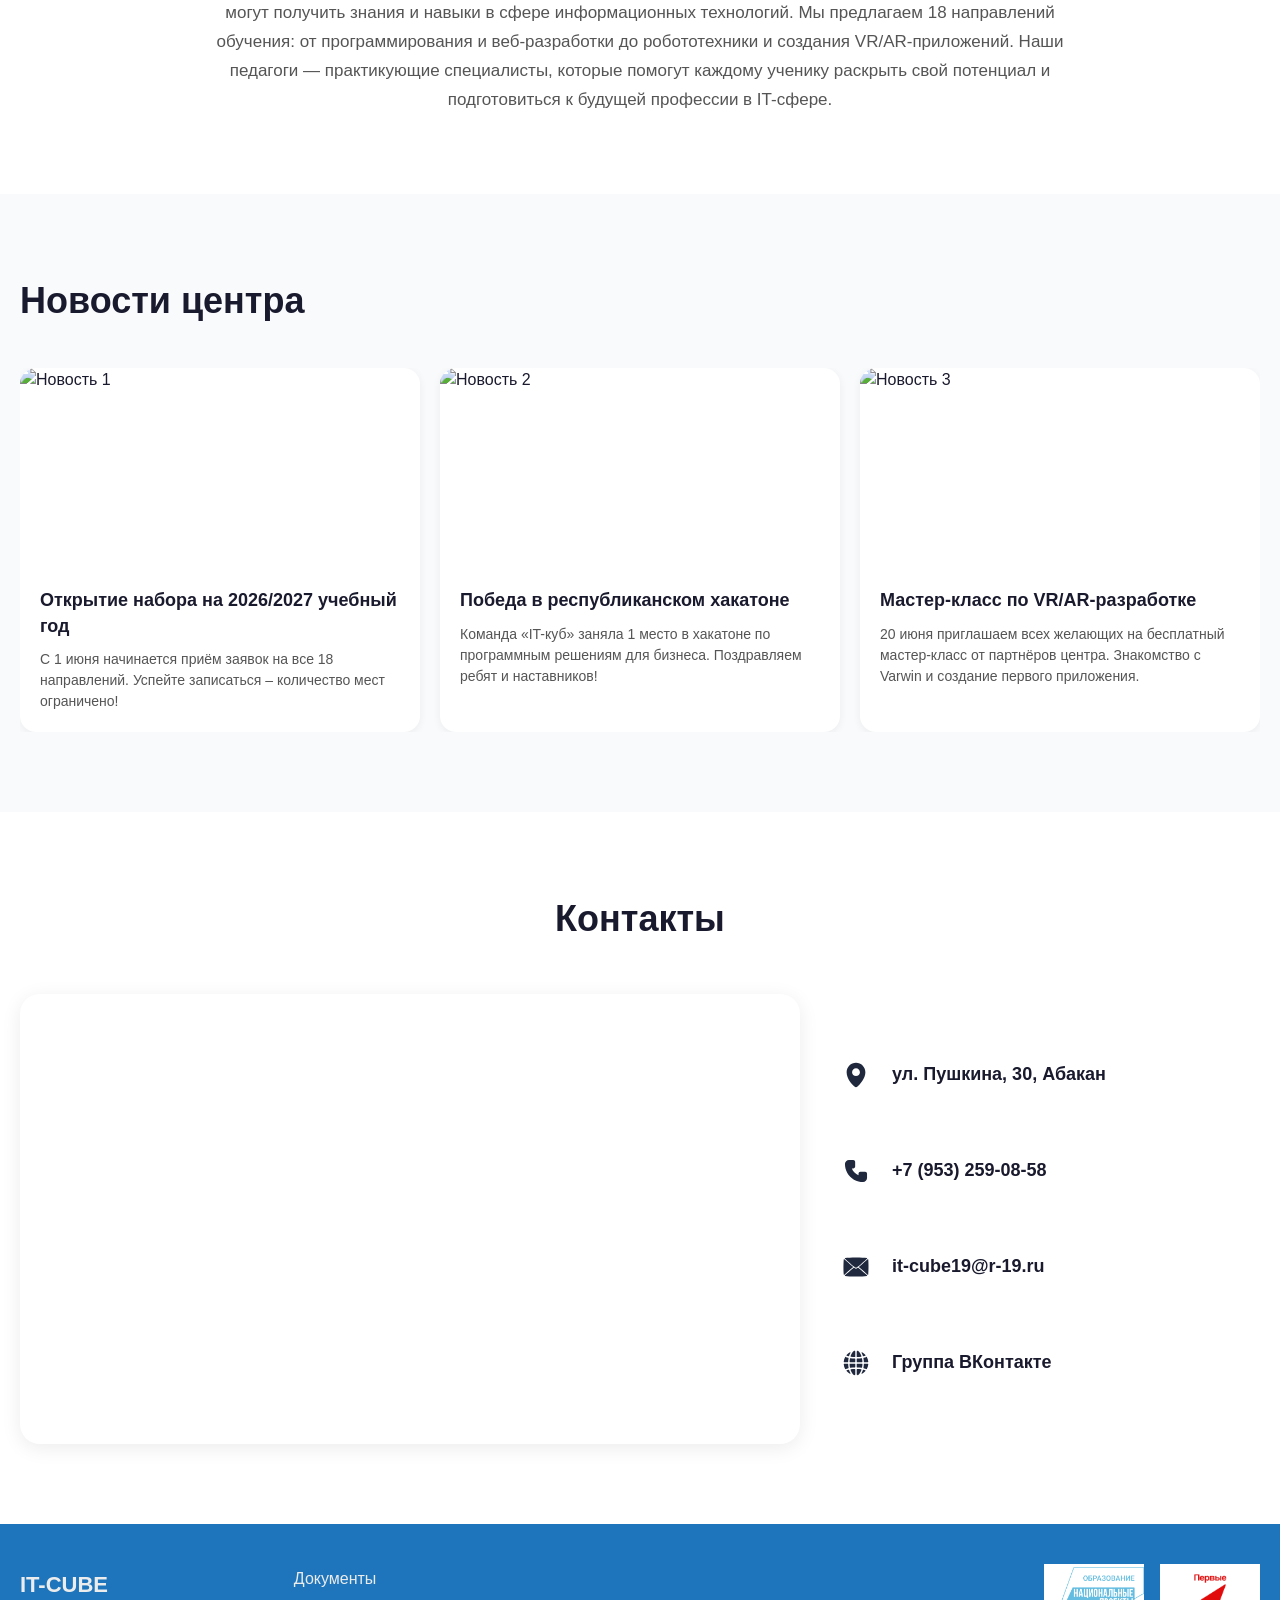
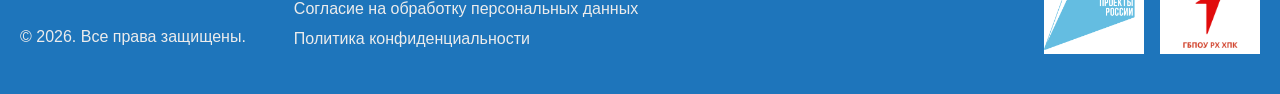
==== commit b1336470: "Update index.html" ====
--- a/index.html
+++ b/index.html
@@ -101,7 +101,7 @@
             <div class="news-slider">
                 <div class="news-track">
                     <div class="news-card">
-                        <div class="news-image"><img src="img/news1.jpg" alt="Новость 1"></div>
+                        <div class="news-image"><img src="https://itcube19.ru/storage/news/f4bb9d656f5aec329b55f4abdc465ca5.jpg" alt="Новость 1"></div>
                         <div class="news-content">
                             <h3 class="news-title">Открытие набора на 2026/2027 учебный год</h3>
                             <p class="news-description">С 1 июня начинается приём заявок на все 18 направлений. Успейте
@@ -109,7 +109,7 @@
                         </div>
                     </div>
                     <div class="news-card">
-                        <div class="news-image"><img src="img/news2.jpg" alt="Новость 2"></div>
+                        <div class="news-image"><img src="https://itcube19.ru/storage/news/5540c5a968819fb16a5f752583825533.jpg" alt="Новость 2"></div>
                         <div class="news-content">
                             <h3 class="news-title">Победа в республиканском хакатоне</h3>
                             <p class="news-description">Команда «IT-куб» заняла 1 место в хакатоне по программным
@@ -117,7 +117,7 @@
                         </div>
                     </div>
                     <div class="news-card">
-                        <div class="news-image"><img src="img/news3.jpg" alt="Новость 3"></div>
+                        <div class="news-image"><img src="https://itcube19.ru/storage/news/a7b01749806c5de4fabb135a6d13acd2.jpg" alt="Новость 3"></div>
                         <div class="news-content">
                             <h3 class="news-title">Мастер-класс по VR/AR-разработке</h3>
                             <p class="news-description">20 июня приглашаем всех желающих на бесплатный мастер-класс от
@@ -125,7 +125,7 @@
                         </div>
                     </div>
                     <div class="news-card">
-                        <div class="news-image"><img src="img/news4.jpg" alt="Новость 4"></div>
+                        <div class="news-image"><img src="https://itcube19.ru/storage/news/a65f7d927cf48ea2ece29d739189a91f.jpg" alt="Новость 4"></div>
                         <div class="news-content">
                             <h3 class="news-title">Новый курс «Системное администрирование»</h3>
                             <p class="news-description">Старт в сентябре. Научитесь настраивать серверы, работать с
@@ -133,7 +133,7 @@
                         </div>
                     </div>
                     <div class="news-card">
-                        <div class="news-image"><img src="img/news1.jpg" alt="Новость 1"></div>
+                        <div class="news-image"><img src="https://itcube19.ru/storage/news/47681c44a5b2ca200f93d692c6ce0c0d.jpg" alt="Новость 1"></div>
                         <div class="news-content">
                             <h3 class="news-title">Открытие набора на 2026/2027 учебный год</h3>
                             <p class="news-description">С 1 июня начинается приём заявок на все 18 направлений. Успейте
@@ -208,4 +208,4 @@
     <script src="js/script.js"></script>
 </body>
 
-</html>+</html>
--- a/css/styles.css
+++ b/css/styles.css
@@ -215,6 +215,7 @@
   width: 90%;
   height: 80%;
   display: block;
+  object-fit: cover;
 }
 
 .card-name {
@@ -1108,6 +1109,10 @@
     padding: 40px 0;
   }
 
+  .enroll-btn {
+    width: 100%;
+  }
+
   .hero-text h1 {
     font-size: 32px;
   }
@@ -1245,4 +1250,140 @@
   .form-title {
     font-size: 24px;
   }
-}+}
+
+/* страница профиля */
+.profile-page {
+  min-height: calc(100vh - 142px);
+  padding: 40px 0 80px;
+  background: var(--bg-section);
+}
+
+.profile-card {
+  background: var(--card-white);
+  border-radius: 20px;
+  padding: 32px 40px;
+  box-shadow: var(--shadow-sm);
+}
+
+.profile-header {
+  display: flex;
+  align-items: center;
+  gap: 24px;
+  margin-bottom: 32px;
+}
+
+.profile-avatar {
+  width: 120px;
+  height: 120px;
+  border-radius: 50%;
+  overflow: hidden;
+}
+
+.profile-avatar img {
+  width: 100%;
+  height: 100%;
+  object-fit: cover;
+}
+
+.profile-info h1 {
+  font-size: 28px;
+  font-weight: 700;
+  color: var(--text-dark);
+  margin: 0 0 8px;
+}
+
+.profile-birthdate {
+  font-size: 15px;
+  color: var(--text-gray);
+  margin: 0;
+}
+
+.profile-content {
+  display: grid;
+  grid-template-columns: 1fr 320px;
+  gap: 32px;
+  align-items: start;
+}
+
+.info-row {
+  display: grid;
+  grid-template-columns: 1fr 1fr;
+  gap: 32px;
+  margin-bottom: 24px;
+}
+
+.info-item label {
+  display: block;
+  font-size: 14px;
+  font-weight: 600;
+  color: var(--text-dark);
+  margin-bottom: 10px;
+}
+
+.info-item p {
+  font-size: 15px;
+  color: var(--text-gray);
+  margin: 0;
+  padding: 10px 0;
+}
+
+.profile-menu {
+  display: flex;
+  flex-direction: column;
+  gap: 12px;
+}
+
+.profile-menu-item {
+  background: var(--card-white);
+  border-radius: 12px;
+  padding: 16px 20px;
+  display: flex;
+  justify-content: space-between;
+  align-items: center;
+  text-decoration: none;
+  color: var(--text-dark);
+  font-weight: 500;
+  box-shadow: var(--shadow-sm);
+}
+
+.profile-menu-item:hover {
+  background: var(--bg-light);
+}
+
+.profile-menu-item .arrow {
+  font-size: 20px;
+  color: var(--brand-blue);
+}
+
+
+@media (max-width: 900px) {
+  .profile-content {
+    grid-template-columns: 1fr;
+  }
+
+  .profile-menu {
+    order: -1;
+  }
+}
+
+@media (max-width: 640px) {
+  .profile-header {
+    flex-direction: column;
+    text-align: center;
+    padding: 24px;
+  }
+
+  .profile-info h1 {
+    font-size: 22px;
+  }
+
+  .info-row {
+    grid-template-columns: 1fr;
+    gap: 16px;
+  }
+
+  .profile-info-block {
+    padding: 20px;
+  }
+}
